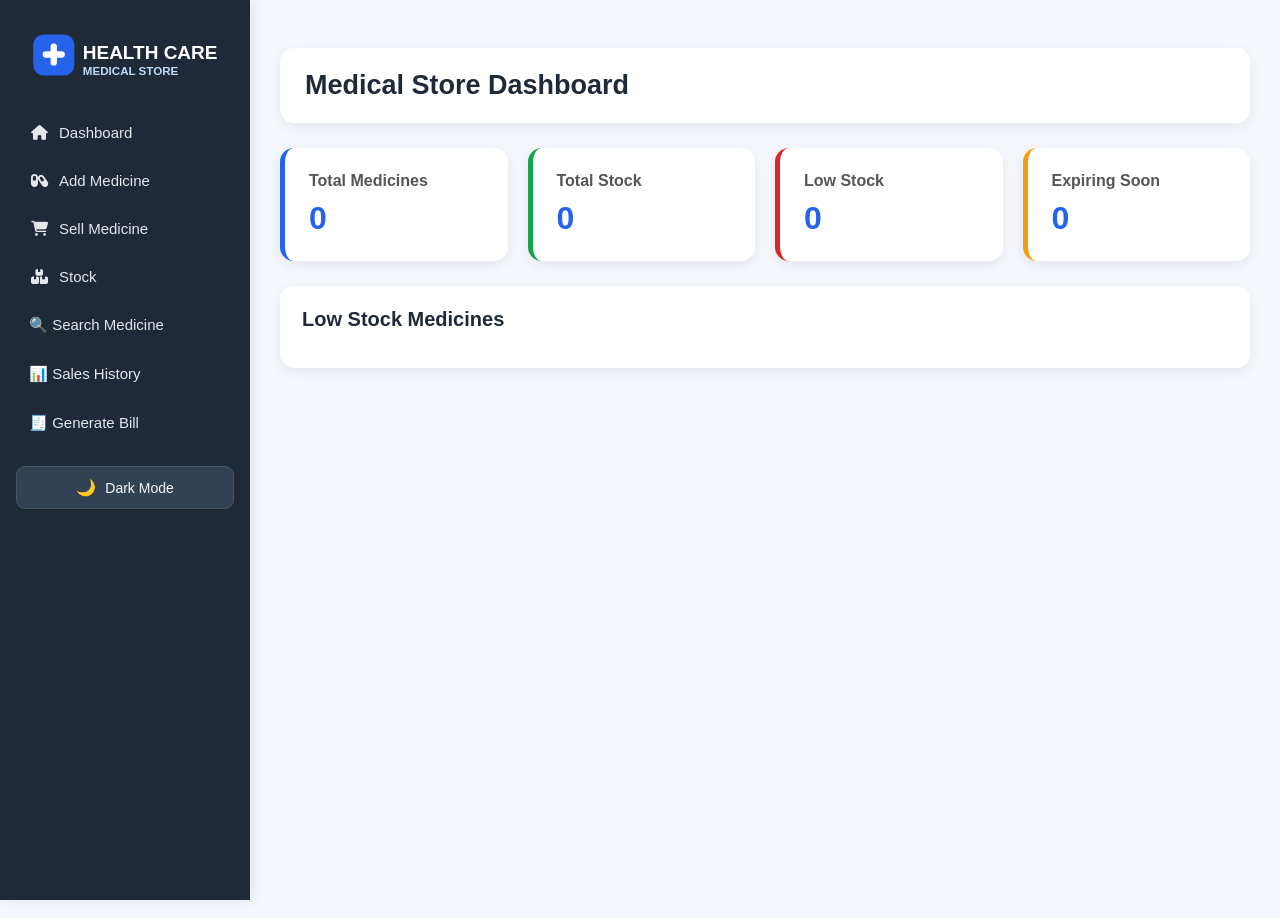
==== index.html @ ae0da326 "updated file" ====
.....<!DOCTYPE html>
<html lang="en">
<head>
<meta charset="UTF-8">
<meta name="viewport" content="width=device-width, initial-scale=1.0">
<title>Medical Store Management</title>
<link rel="stylesheet" href="style.css">
<link href="https://cdnjs.cloudflare.com/ajax/libs/font-awesome/6.5.1/css/all.min.css" rel="stylesheet">
</head>

<body>

<div class="sidebar">
    <div class="brand-logo"><img src="assets/logo.svg" alt="Health Care Medical Store"></div>

    <ul>
        
        <li><a href="index.html"><i class="fas fa-home"></i> Dashboard</a></li>
        <li><a href="add-medicine.html"><i class="fas fa-capsules"></i> Add Medicine</a></li>
        <li><a href="sell-medicine.html"><i class="fas fa-cart-shopping"></i> Sell Medicine</a></li>
        <li><a href="stock.html"><i class="fas fa-boxes"></i> Stock</a></li>
        <li><a href="search-medicine.html">🔍 Search Medicine</a></li>
        <li><a href="sales-history.html">📊 Sales History</a></li>
        <li><a href="bill.html">🧾 Generate Bill</a></li>
    </ul>

    <button id="themeToggle" class="theme-toggle" type="button">🌙 Dark Mode</button>
    
</div>

<div class="main-content">

    <div class="topbar">
        <h1>Medical Store Dashboard</h1>
    </div>

    <div class="cards">

        <div class="card">
            <h3>Total Medicines</h3>
            <p id="totalMedicine">0</p>
        </div>

        <div class="card">
            <h3>Total Stock</h3>
            <p id="totalStock">0</p>
        </div>

        <div class="card">
            <h3>Low Stock</h3>
            <p id="lowStock">0</p>
        </div>
        <div class="card">
    <h3>Expiring Soon</h3>
    <p id="expiryMedicine">0</p>
</div>

    </div>


    <div class="alert-box">
        <h2>Low Stock Medicines</h2>
        <ul id="lowStockList"></ul>
    </div>
<script src="js/dashboard.js"></script>

<script src="theme.js"></script>
</body>
</html>
---- style.css ----
* {
    margin: 0;
    padding: 0;
    box-sizing: border-box;
    font-family: 'Segoe UI', Arial, sans-serif;
}

:root {
    --bg: #f4f7fb;
    --surface: #ffffff;
    --text: #1f2937;
    --muted: #64748b;
    --border: #e1e5eb;
    --input: #ffffff;
    --row: #f8fafc;
    --primary: #2563eb;
    --primary-dark: #1d4ed8;
    --shadow: rgba(0, 0, 0, 0.07);
}

body {
    min-height: 100vh;
    background: var(--bg);
    color: var(--text);
}


.sidebar {
    position: fixed;
    top: 0;
    left: 0;
    z-index: 1000;
    width: 250px;
    height: 100vh;
    padding: 22px 16px;
    background: #1f2937;
    box-shadow: 3px 0 15px rgba(0, 0, 0, 0.08);
}

.brand-logo {
    display: flex;
    align-items: center;
    justify-content: center;
    margin-bottom: 24px;
    padding: 4px 0;
}

.brand-logo img {
    display: block;
    width: 190px;
    max-width: 100%;
    height: auto;
}

.sidebar ul {
    margin: 0;
    padding: 0;
    list-style: none;
}

.sidebar ul li {
    margin: 7px 0;
}

.sidebar ul li a {
    display: flex;
    align-items: center;
    gap: 10px;
    padding: 12px 13px;
    border-radius: 8px;
    color: #e5e7eb;
    text-decoration: none;
    font-size: 15px;
    transition: 0.25s ease;
}

.sidebar ul li a:hover,
.sidebar ul li a.active {
    background: var(--primary);
    color: #ffffff;
    transform: translateX(2px);
}

.sidebar i {
    width: 20px;
    text-align: center;
}

.theme-toggle {
    display: flex;
    align-items: center;
    justify-content: center;
    gap: 9px;
    width: 100%;
    margin-top: 22px;
    padding: 11px 13px;
    border: 1px solid #475569;
    border-radius: 9px;
    background: #334155;
    color: #f8fafc;
    cursor: pointer;
    font-size: 14px;
    transition: 0.2s ease;
}

.theme-toggle:hover {
    background: #475569;
    transform: none;
}

.theme-icon {
    font-size: 16px;
}


.main-content,
.page-content {
    min-height: 100vh;
    margin-left: 250px;
    padding: 30px;
}

.topbar {
    margin-bottom: 25px;
    padding: 22px 25px;
    border-radius: 14px;
    background: var(--surface);
    box-shadow: 0 4px 14px var(--shadow);
}

.topbar h1 {
    font-size: 27px;
}



.cards {
    display: grid;
    grid-template-columns: repeat(4, minmax(0, 1fr));
    gap: 20px;
}

.card {
    padding: 24px;
    border-left: 5px solid var(--primary);
    border-radius: 14px;
    background: var(--surface);
    box-shadow: 0 4px 14px var(--shadow);
}

.card:nth-child(2) {
    border-left-color: #16a34a;
}

.card:nth-child(3) {
    border-left-color: #dc2626;
}

.card:nth-child(4) {
    border-left-color: #f59e0b;
}

.card h3 {
    margin-bottom: 10px;
    color: #555555;
    font-size: 16px;
}

.card p {
    color: var(--primary);
    font-size: 32px;
    font-weight: 700;
}

.alert-box {
    margin: 25px 0 30px;
    padding: 22px;
    border-radius: 14px;
    background: var(--surface);
    box-shadow: 0 4px 14px var(--shadow);
}

.alert-box h2 {
    margin-bottom: 15px;
    font-size: 20px;
}

.alert-box ul {
    padding-left: 20px;
}

.alert-box li {
    padding: 7px 0;
}



.form-container {
    width: min(520px, 100%);
    margin: 20px auto;
    padding: 30px;
    border-radius: 15px;
    background: var(--surface);
    box-shadow: 0 4px 14px var(--shadow);
}

.form-container h2 {
    margin-bottom: 22px;
    font-size: 23px;
}

.form-container input,
.form-container select {
    width: 100%;
    margin: 8px 0;
    padding: 12px 13px;
    border: 1px solid #d8dee8;
    border-radius: 8px;
    outline: none;
    background: var(--input);
    color: var(--text);
    font-size: 15px;
}

.form-container input:focus,
.form-container select:focus {
    border-color: var(--primary);
    box-shadow: 0 0 0 3px rgba(37, 99, 235, 0.1);
}

.form-container button,
button {
    padding: 11px 16px;
    border: 0;
    border-radius: 8px;
    background: var(--primary);
    color: #ffffff;
    cursor: pointer;
    font-size: 15px;
    transition: 0.2s ease;
}

.form-container button {
    width: 100%;
    margin-top: 10px;
}

.form-container button:hover,
button:hover {
    background: var(--primary-dark);
}



.table-container {
    overflow-x: auto;
    padding: 25px;
    border-radius: 15px;
    background: var(--surface);
    box-shadow: 0 4px 14px var(--shadow);
}

.table-container h2 {
    margin-bottom: 20px;
}

table {
    width: 100%;
    min-width: 600px;
    border-collapse: collapse;
    background: var(--surface);
}

table th,
table td {
    padding: 13px 12px;
    border: 1px solid var(--border);
    text-align: center;
}

table th {
    background: var(--primary);
    color: #ffffff;
    font-weight: 600;
}

table tr:nth-child(even) {
    background: var(--row);
}


#result,
#billOutput,
#message {
    margin-top: 18px;
}

.bill-form {
    width: min(700px, 100%);
}

.bill {
    margin-top: 20px;
    padding: 30px;
    border-radius: 10px;
    background: #ffffff;
    box-shadow: 0 2px 10px rgba(0, 0, 0, 0.1);
}

.bill-header {
    text-align: center;
}

.bill-logo {
    display: block;
    width: 150px;
    height: auto;
    margin: 0 auto 8px;
}

.bill-header h2 {
    margin-bottom: 4px;
    color: var(--primary);
    font-size: 24px;
}

.bill-header p {
    color: var(--muted);
    font-weight: 600;
}

.bill-info {
    display: flex;
    justify-content: space-between;
    gap: 20px;
    margin: 18px 0;
}

.bill-table {
    width: 100%;
    min-width: 0;
    margin-top: 15px;
}

.bill-table th,
.bill-table td {
    padding: 10px;
    border: 1px solid #dddddd;
}

.bill-total {
    margin-top: 18px;
    text-align: right;
}

.bill-actions {
    display: flex;
    gap: 10px;
    margin-top: 20px;
}

.bill-actions button {
    flex: 1;
}


body.dark-mode {
    --bg: #0f172a;
    --surface: #1e293b;
    --text: #e5e7eb;
    --muted: #94a3b8;
    --border: #334155;
    --input: #0f172a;
    --row: #172033;
    --shadow: rgba(0, 0, 0, 0.28);
    background: var(--bg);
    color: var(--text);
}

body.dark-mode .topbar,
body.dark-mode .card,
body.dark-mode .alert-box,
body.dark-mode .form-container,
body.dark-mode .table-container,
body.dark-mode .bill {
    background: var(--surface);
    color: var(--text);
    box-shadow: 0 4px 14px var(--shadow);
}

body.dark-mode .card h3,
body.dark-mode .bill-header p {
    color: var(--muted);
}

body.dark-mode .form-container input,
body.dark-mode .form-container select {
    border-color: var(--border);
    background: var(--input);
    color: var(--text);
}

body.dark-mode table {
    background: var(--surface);
    color: var(--text);
}

body.dark-mode table th,
body.dark-mode table td {
    border-color: var(--border);
}

body.dark-mode table tr:nth-child(even) {
    background: var(--row);
}

body.dark-mode .bill-table th,
body.dark-mode .bill-table td {
    border-color: var(--border);
}

body.dark-mode .bill-header h2 {
    color: #60a5fa;
}

body.dark-mode .sidebar {
    background: #020617;
}


@media (max-width: 900px) {
    .cards {
        grid-template-columns: repeat(2, minmax(0, 1fr));
    }
}

@media (max-width: 768px) {
    .sidebar {
        position: relative;
        width: 100%;
        height: auto;
        padding: 15px;
        box-shadow: none;
    }

    .sidebar h2 {
        margin: 0 0 14px 5px;
    }

    .sidebar ul {
        display: flex;
        flex-wrap: wrap;
        gap: 6px;
    }

    .sidebar ul li {
        margin: 0;
    }

    .sidebar ul li a {
        padding: 9px 11px;
        font-size: 14px;
    }

    .main-content,
    .page-content {
        margin-left: 0;
        padding: 20px;
    }

    .topbar h1 {
        font-size: 22px;
    }

    .cards {
        grid-template-columns: 1fr;
    }

    .alert-box {
        margin: 0 0 20px;
    }

    .form-container {
        width: 100%;
        margin: 0 auto;
        padding: 22px;
    }

    .table-container {
        padding: 18px;
    }

    .bill-info {
        flex-direction: column;
        gap: 8px;
    }
}


@media print {
    @page {
        size: A4;
        margin: 15mm;
    }

    body {
        margin: 0 !important;
        background: #ffffff !important;
        color: #000000 !important;
    }

    body.dark-mode {
        background: #ffffff !important;
        color: #000000 !important;
    }

    .sidebar,
    .topbar,
    .theme-toggle,
    .bill-form > h2,
    .bill-form > input,
    .bill-form > button,
    .bill-actions,
    .no-print {
        display: none !important;
    }

    .main-content,
    .page-content {
        margin: 0 !important;
        padding: 0 !important;
    }

    .form-container,
    .bill-form {
        width: 100% !important;
        max-width: none !important;
        margin: 0 !important;
        padding: 0 !important;
        border: none !important;
        box-shadow: none !important;
    }

    #billOutput {
        display: block !important;
        margin: 0 !important;
    }

    .bill {
        display: block !important;
        width: 100% !important;
        max-width: 100% !important;
        margin: 0 !important;
        padding: 10px !important;
        border: none !important;
        box-shadow: none !important;
        background: #ffffff !important;
        color: #000000 !important;
    }

    .bill-table {
        width: 100% !important;
    }

    .bill-table th {
        background: #eeeeee !important;
        color: #000000 !important;
    }
}
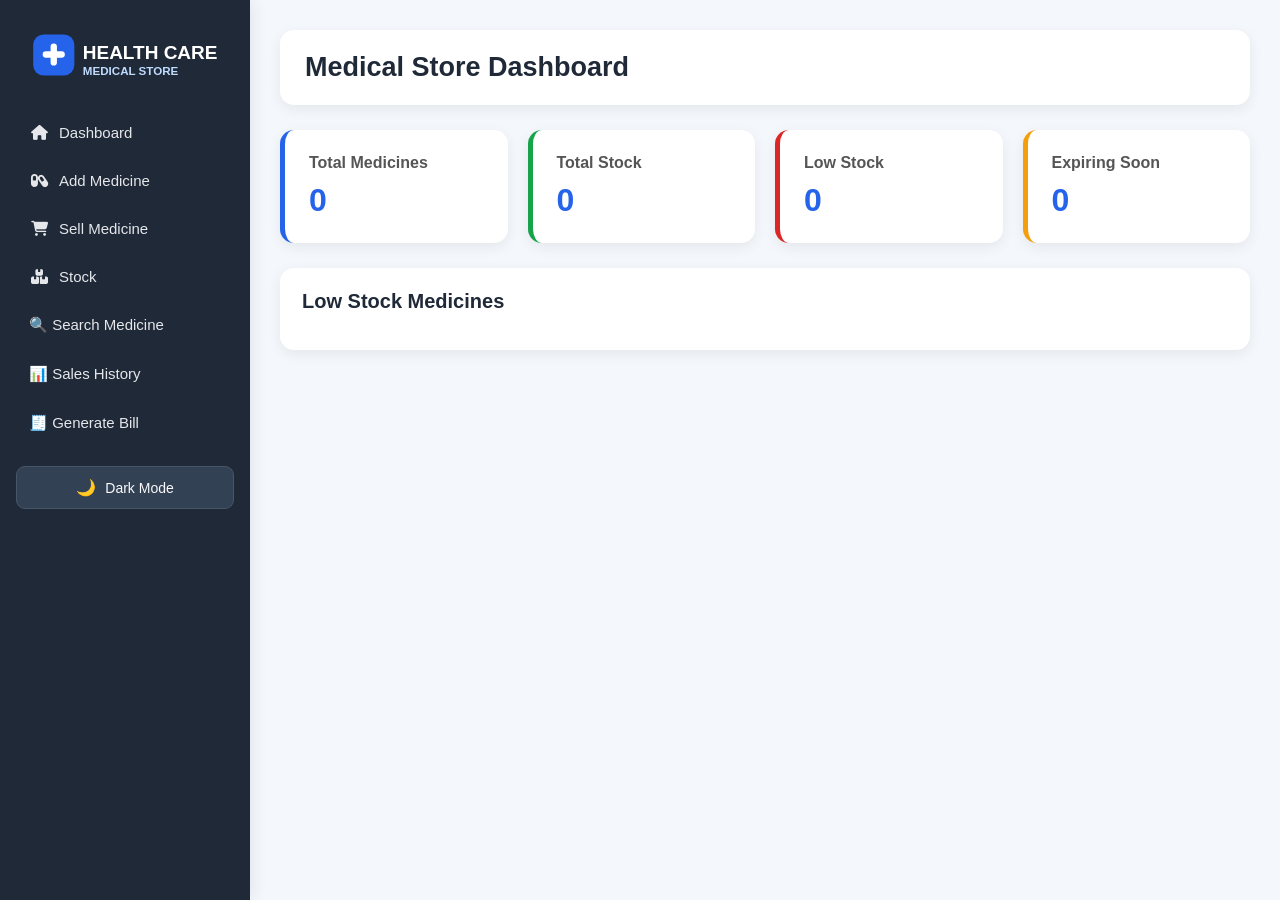
==== commit ce3015e2: "updated file" ====
--- a/index.html
+++ b/index.html
@@ -1,4 +1,4 @@
-.....<!DOCTYPE html>
+<!DOCTYPE html>
 <html lang="en">
 <head>
 <meta charset="UTF-8">
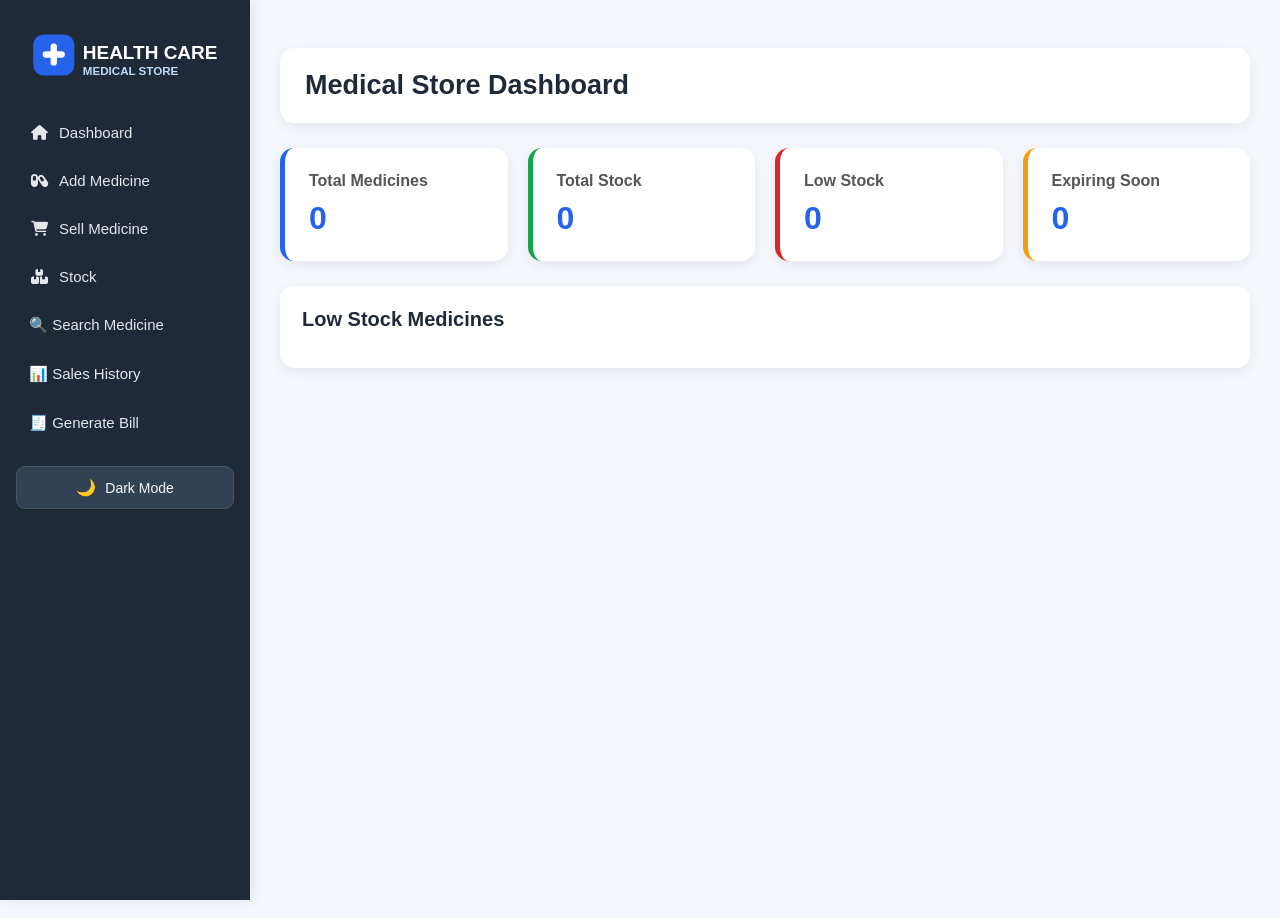
==== commit a037a211: "updated file" ====
--- a/index.html
+++ b/index.html
@@ -1,4 +1,4 @@
-<!DOCTYPE html>
+....<!DOCTYPE html>
 <html lang="en">
 <head>
 <meta charset="UTF-8">
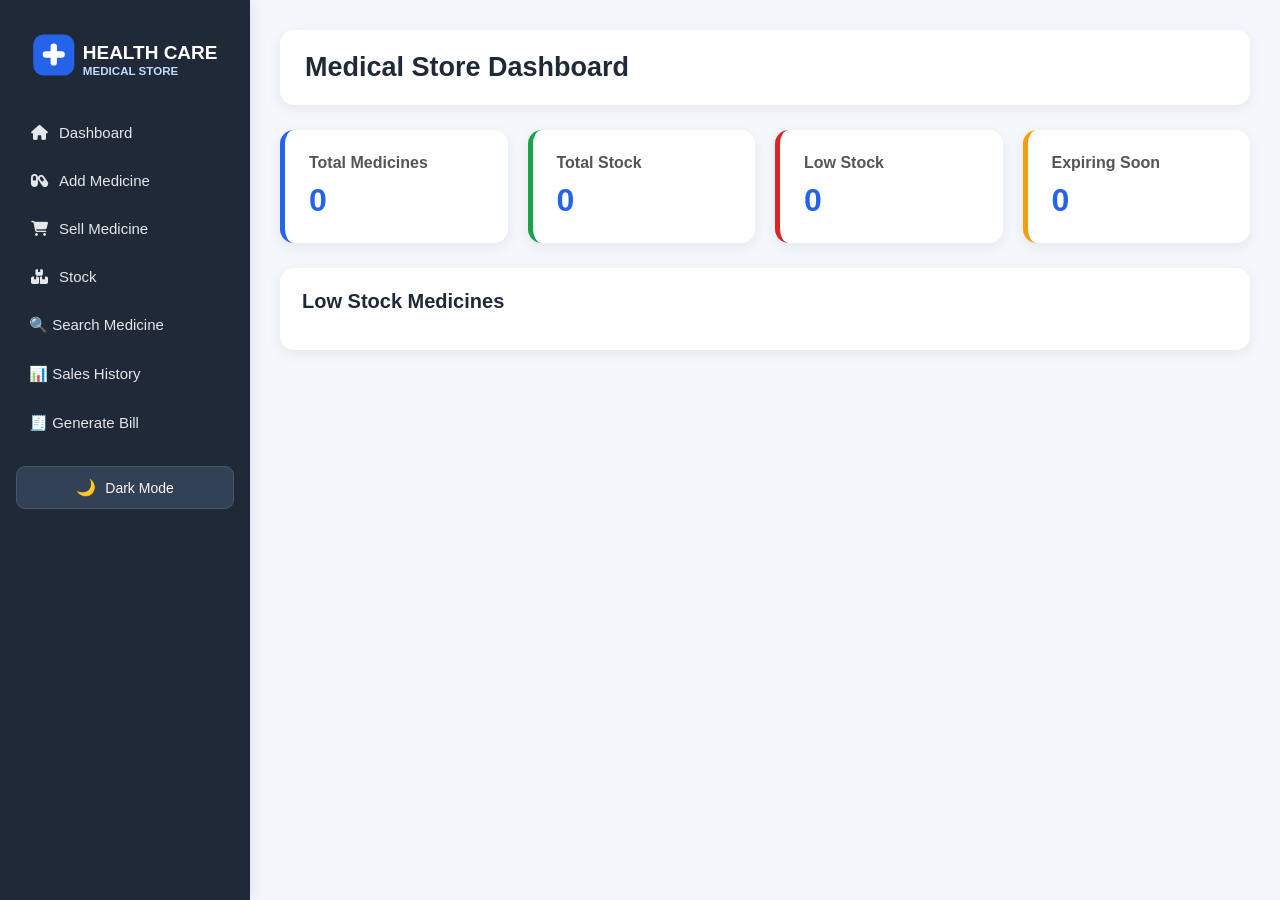
==== commit 1a1bfb37: "updated file" ====
--- a/index.html
+++ b/index.html
@@ -1,4 +1,4 @@
-....<!DOCTYPE html>
+<!DOCTYPE html>
 <html lang="en">
 <head>
 <meta charset="UTF-8">
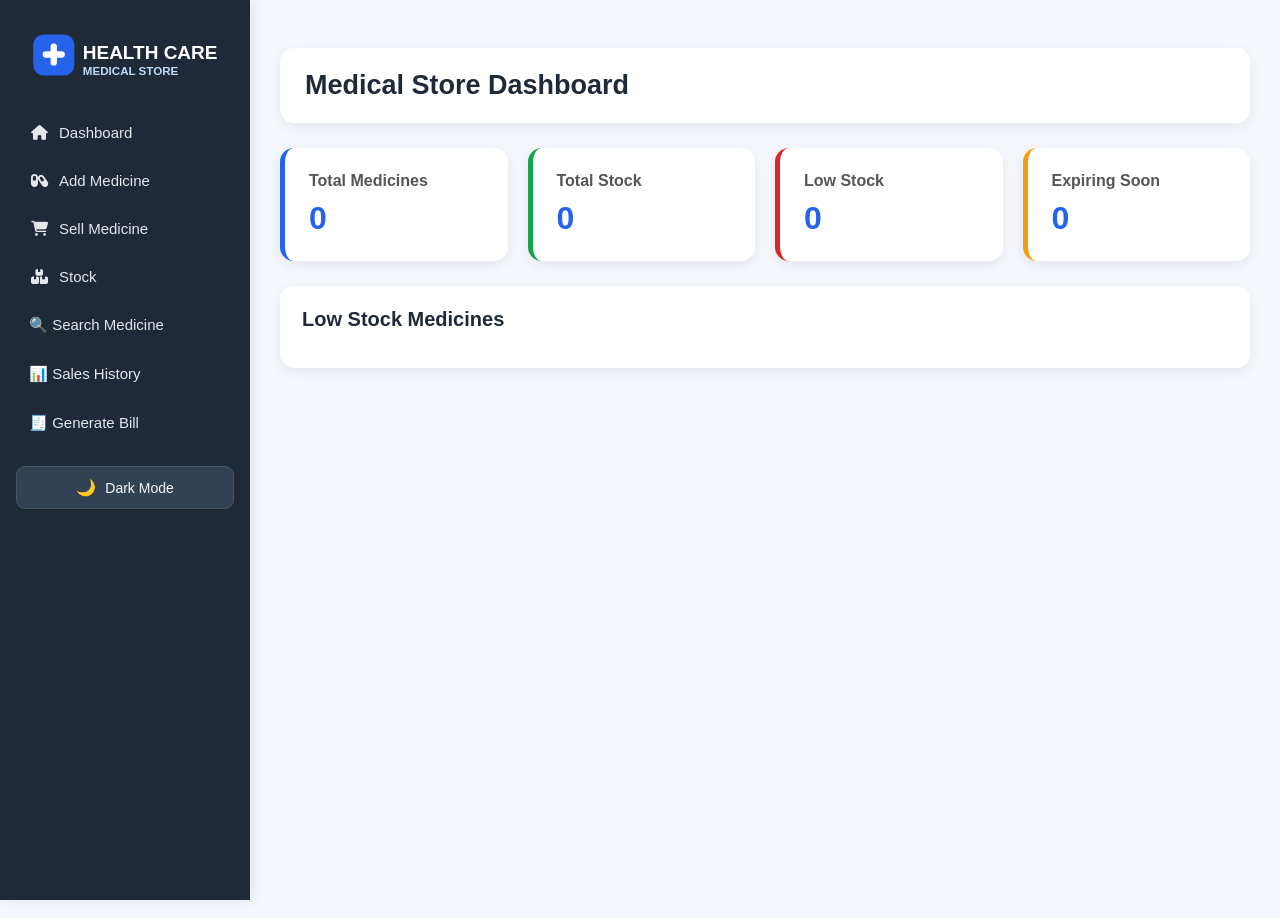
==== commit 235a6c47: "updated file" ====
--- a/index.html
+++ b/index.html
@@ -1,4 +1,4 @@
-<!DOCTYPE html>
+...<!DOCTYPE html>
 <html lang="en">
 <head>
 <meta charset="UTF-8">
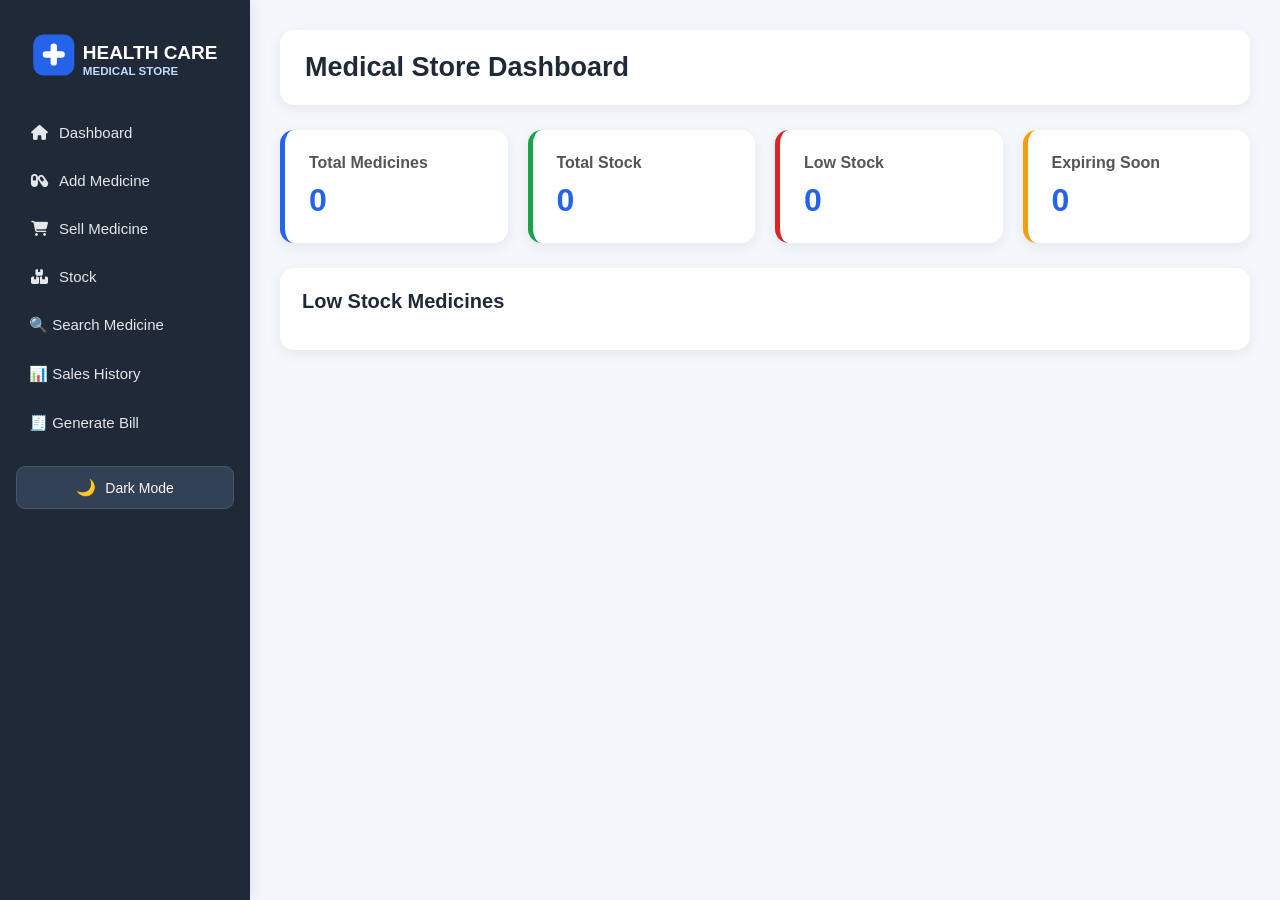
==== commit 6744133e: "updated file" ====
--- a/index.html
+++ b/index.html
@@ -1,4 +1,4 @@
-...<!DOCTYPE html>
+<!DOCTYPE html>
 <html lang="en">
 <head>
 <meta charset="UTF-8">
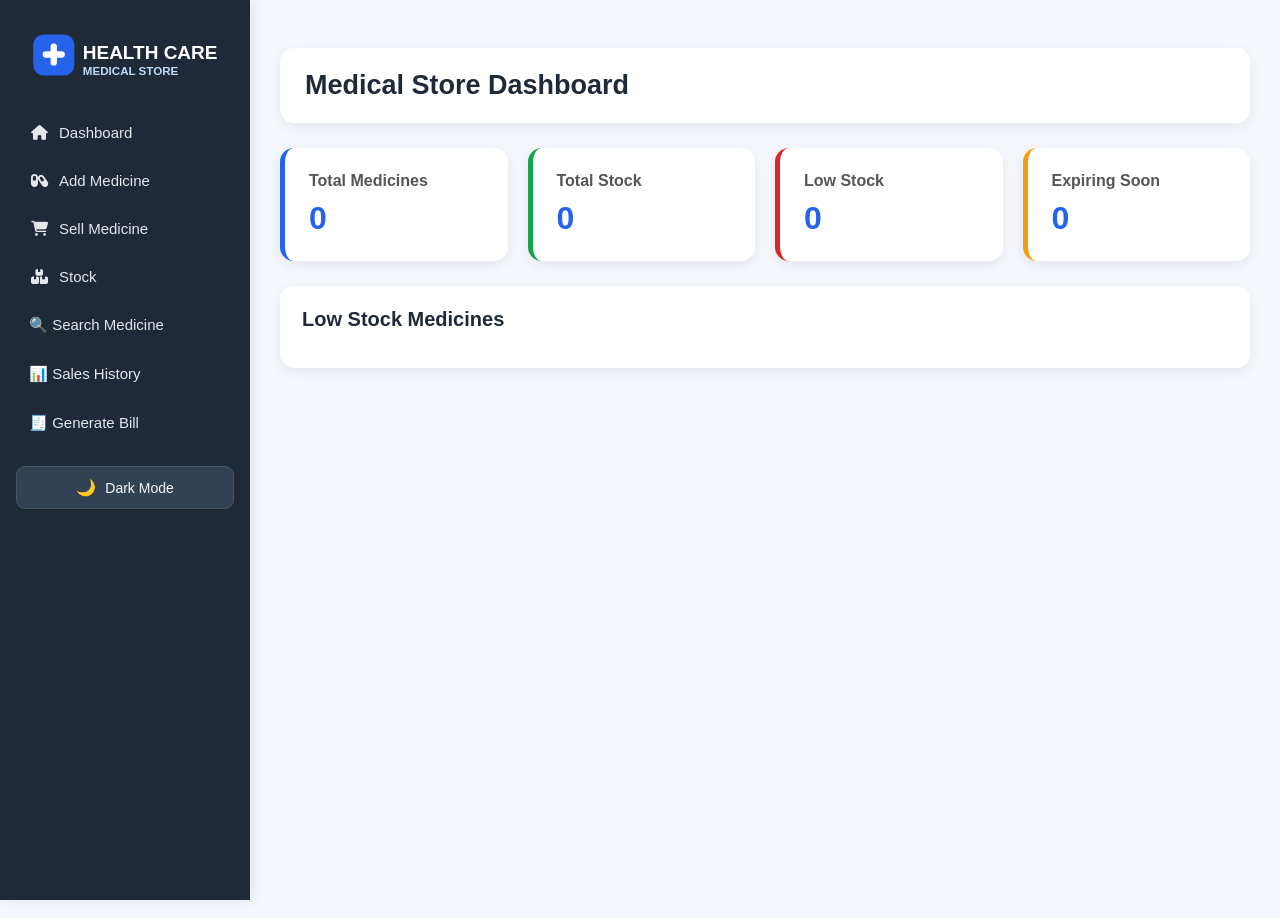
==== commit 22adb854: "updated file" ====
--- a/index.html
+++ b/index.html
@@ -1,4 +1,4 @@
-<!DOCTYPE html>
+...<!DOCTYPE html>
 <html lang="en">
 <head>
 <meta charset="UTF-8">
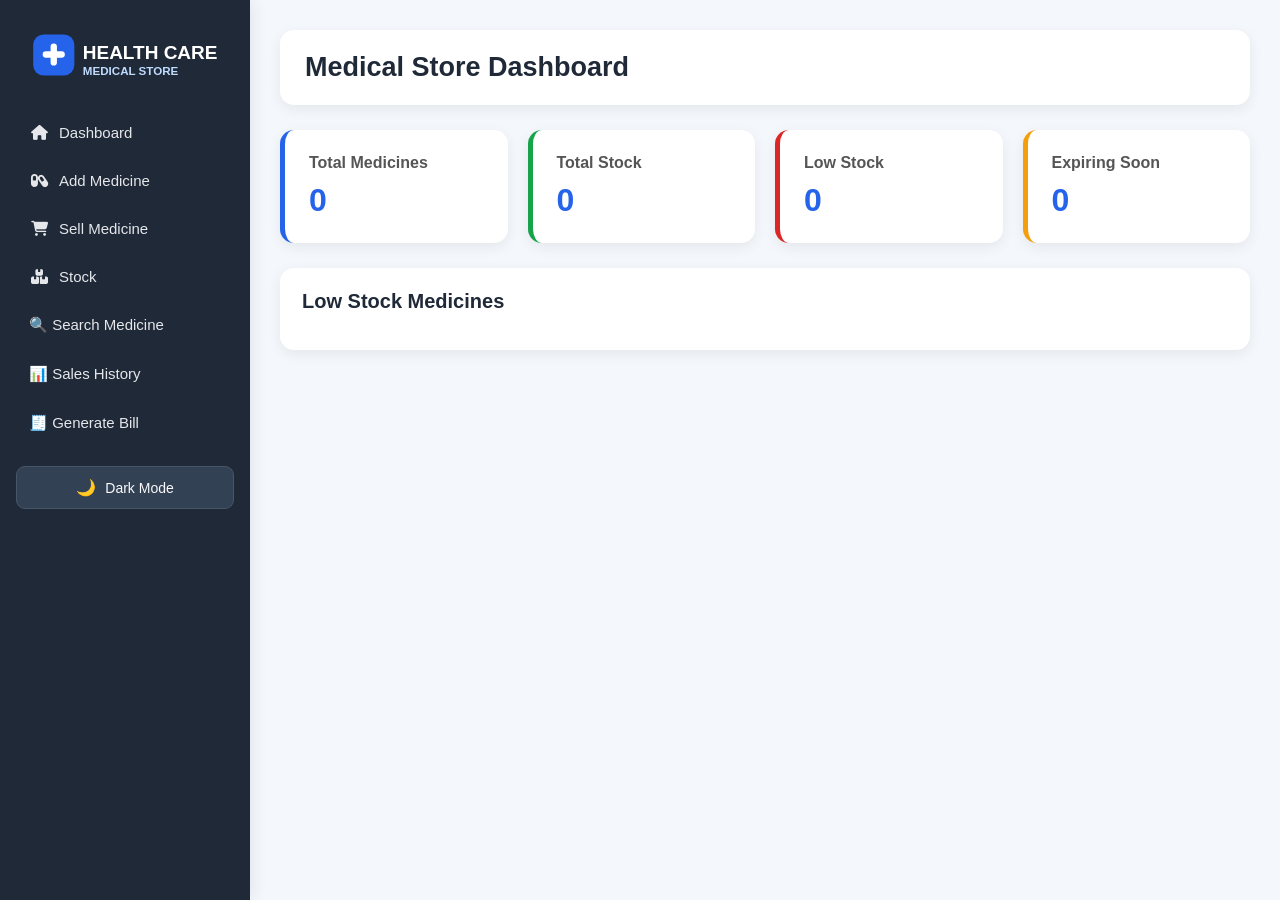
==== commit 1d9cc6cd: "updated file" ====
--- a/index.html
+++ b/index.html
@@ -1,4 +1,4 @@
-...<!DOCTYPE html>
+<!DOCTYPE html>
 <html lang="en">
 <head>
 <meta charset="UTF-8">
